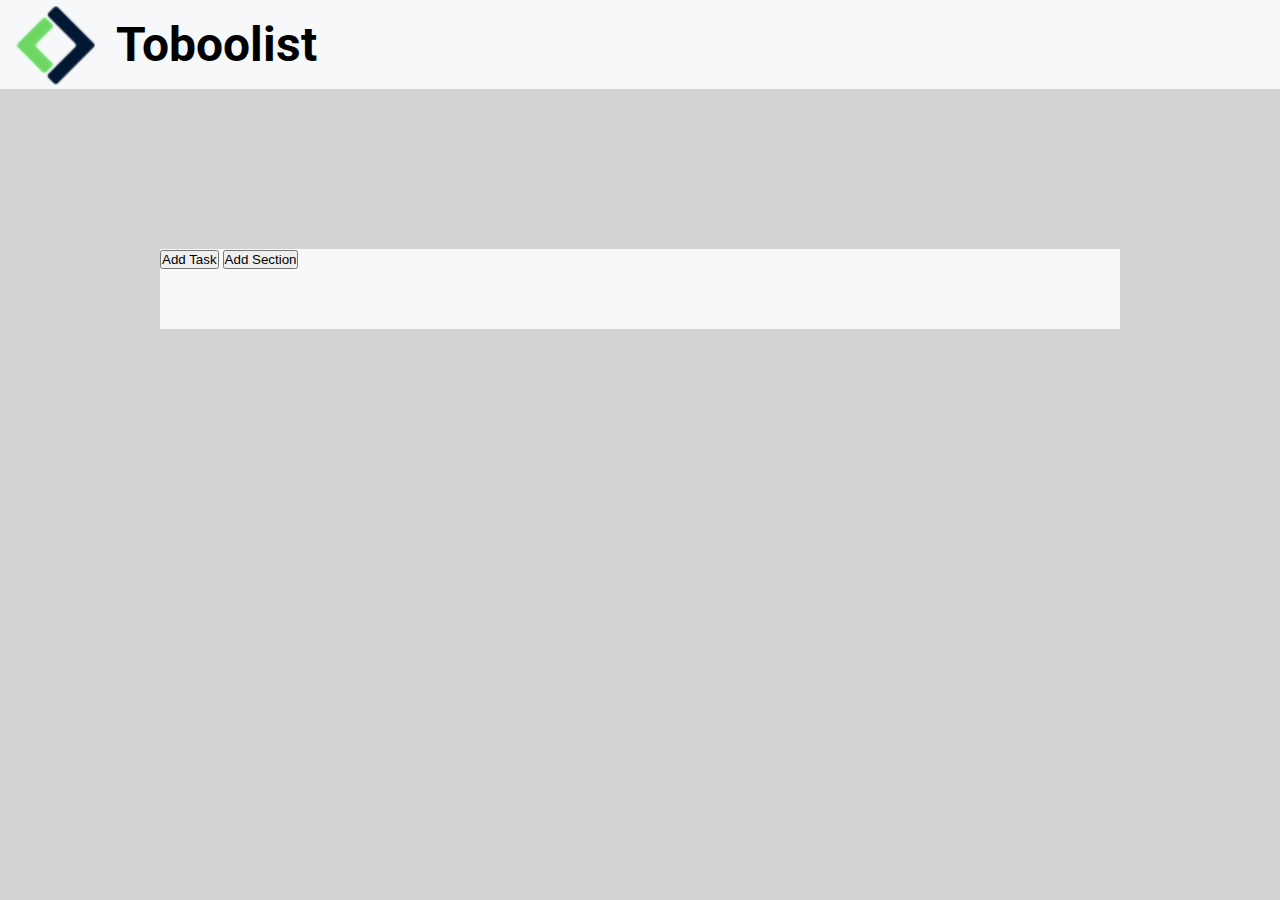
==== index.html @ 5148b21a "add taskbar section in main" ====
<!DOCTYPE html>
<html lang="en">
<head>
    <meta charset="UTF-8">
    <meta http-equiv="X-UA-Compatible" content="IE=edge">
    <meta name="viewport" content="width=device-width, initial-scale=1.0">
    <title>Toboolist</title>
    <link rel="stylesheet" href="css/style-sheet.css">
    <link href='https://fonts.googleapis.com/css?family=Roboto' rel='stylesheet'>
</head>

<body>
    <header>
        <img src="img/Logo.png" alt="Logo Boolean">
        <h1 id="main-title">Toboolist</h1>
    </header>

    <main>

        <section id="taskbar"> <!--barra Add Task Add Section-->
            <div>
                <button id="taskbutton">Add Task</button>
                <button id="sectionbutton">Add Section</button>

            </div>
            

        </section>




    </main>

    
</body>

</html>
---- css/style-sheet.css ----
/* RESET */

* {
    padding: 0;
    margin: 0;
    box-sizing: border-box;
}

/* questo è un commento */

body {
    background-color: lightgrey;
    font-family:'Roboto';
}

header {
    background-color: #F6F8F9;
}

header img {
    height: 5rem;
    margin-left: 1rem
}

header h1 {
    font-size: 3rem;
    font-weight: bold;
    display: inline-block;
    padding: 1rem;
    vertical-align: text-bottom;

}

main {
    margin: 10rem;
}

#taskbar {
    margin-top: 5rem;
    background-color: #F6F8F9;
    height: 5rem;
}

#taskbutton

#selectionbutton
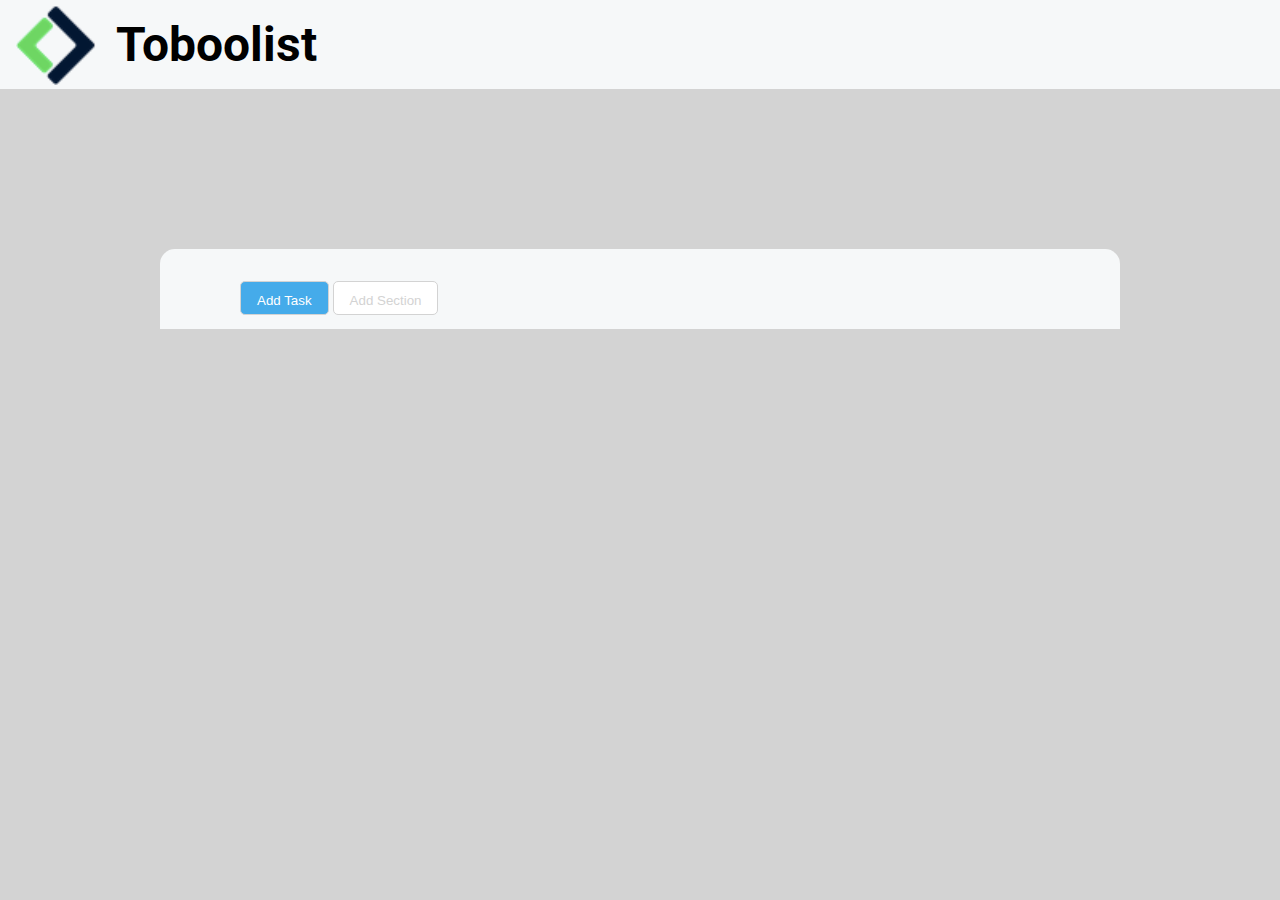
==== commit 3a30871b: "Add css improovment for taskbar section" ====
--- a/index.html
+++ b/index.html
@@ -18,12 +18,18 @@
     <main>
 
         <section id="taskbar"> <!--barra Add Task Add Section-->
-            <div>
+            <div class="pageset">
                 <button id="taskbutton">Add Task</button>
                 <button id="sectionbutton">Add Section</button>
 
             </div>
+        </section>
+
+        <section> <!--Task List-->
+
             
+
+
 
         </section>
 
--- a/css/style-sheet.css
+++ b/css/style-sheet.css
@@ -39,8 +39,29 @@
     margin-top: 5rem;
     background-color: #F6F8F9;
     height: 5rem;
+    border-radius: 15px 15px 0px 0px;
 }
 
-#taskbutton
+.pageset {
+    margin-left: 3rem;
+    vertical-align: middle;
+    padding: 2rem;
+}
 
-#selectionbutton+button {
+    border: 1px solid lightgray;
+    height: 2rem;
+    padding: 1rem;
+    border-radius: 5px 5px;
+    line-height: 50%;
+}
+
+#taskbutton {
+    background-color: #45abea;
+    color: white;
+}
+
+#sectionbutton {
+    background-color: white;
+    color: lightgray;
+}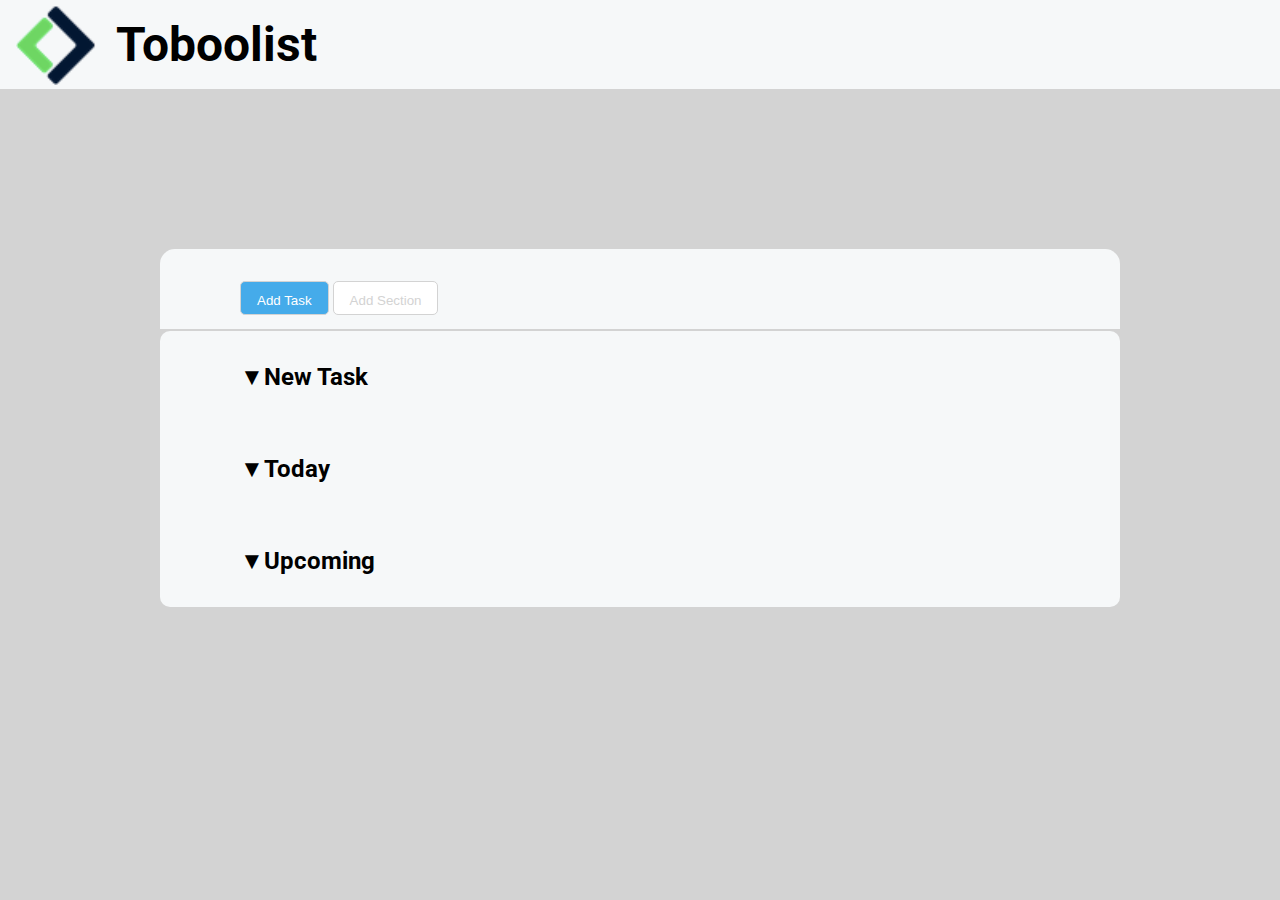
==== commit 02e42f31: "add task list section" ====
--- a/index.html
+++ b/index.html
@@ -25,9 +25,24 @@
             </div>
         </section>
 
-        <section> <!--Task List-->
+        <section id="tasks"> <!--Task List-->
 
-            
+            <div class="pageset"> <!-- New Tasks-->
+                <h2>&#9660;New Task</h2>
+
+            </div>
+
+            <div class="pageset"> <!-- Today Tasks-->
+                <h2>&#9660;Today</h2>
+
+            </div>
+
+            <div class="pageset"> <!-- Upcoming Tasks-->
+                <h2>&#9660;Upcoming</h2>
+
+            </div>
+
+
 
 
 
--- a/css/style-sheet.css
+++ b/css/style-sheet.css
@@ -35,11 +35,19 @@
     margin: 10rem;
 }
 
+section {
+    background-color: #F6F8F9;
+}
+
 #taskbar {
+    height: 5rem;
     margin-top: 5rem;
-    background-color: #F6F8F9;
-    height: 5rem;
+    margin-bottom: 0.1rem;
     border-radius: 15px 15px 0px 0px;
+}
+
+#tasks {
+    border-radius: 10px;
 }
 
 .pageset {
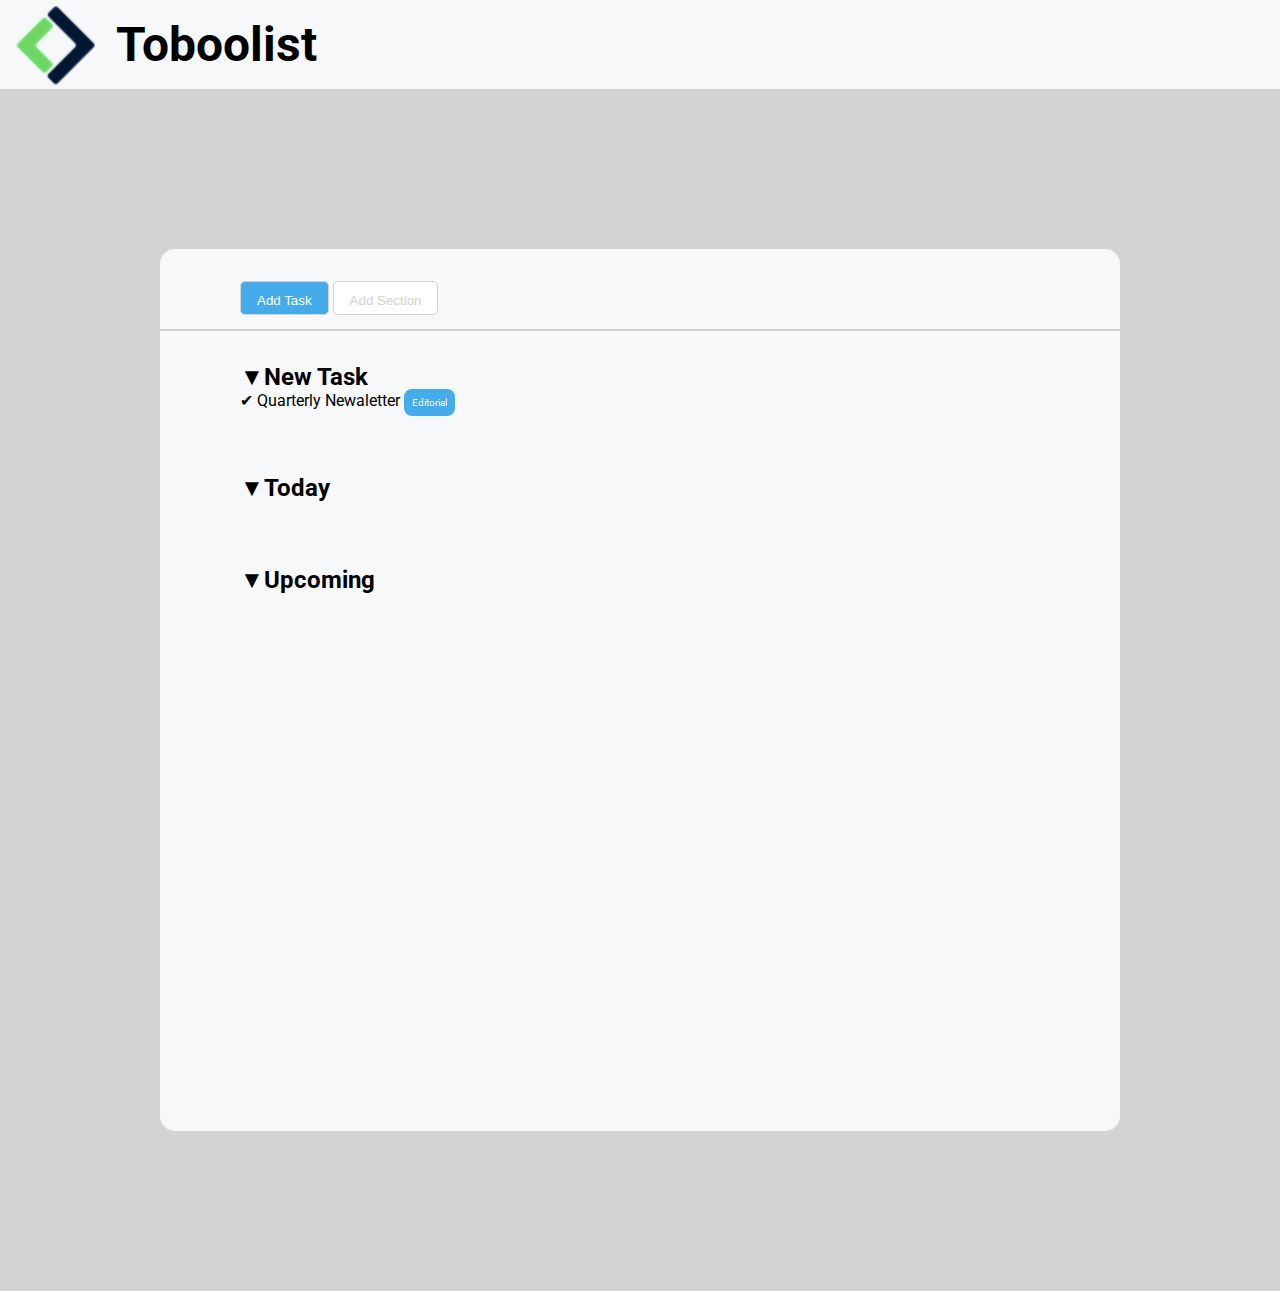
==== commit fcf57ae9: "add css color labels" ====
--- a/index.html
+++ b/index.html
@@ -29,6 +29,7 @@
 
             <div class="pageset"> <!-- New Tasks-->
                 <h2>&#9660;New Task</h2>
+                <p>	&#10004; Quarterly Newaletter <span class="labels bluelabel">Editorial</span></p>
 
             </div>
 
--- a/css/style-sheet.css
+++ b/css/style-sheet.css
@@ -47,7 +47,8 @@
 }
 
 #tasks {
-    border-radius: 10px;
+    height: 50rem;
+    border-radius: 0 0 15px 15px;
 }
 
 .pageset {
@@ -72,4 +73,16 @@
 #sectionbutton {
     background-color: white;
     color: lightgray;
+}
+
+.bluelabel {
+    background-color: #45abea;
+}
+
+.labels {
+    padding: 0.5rem;
+    border-radius: 0.5rem;
+    font-size: 0.6rem;
+    color: #F6F8F9;
+
 }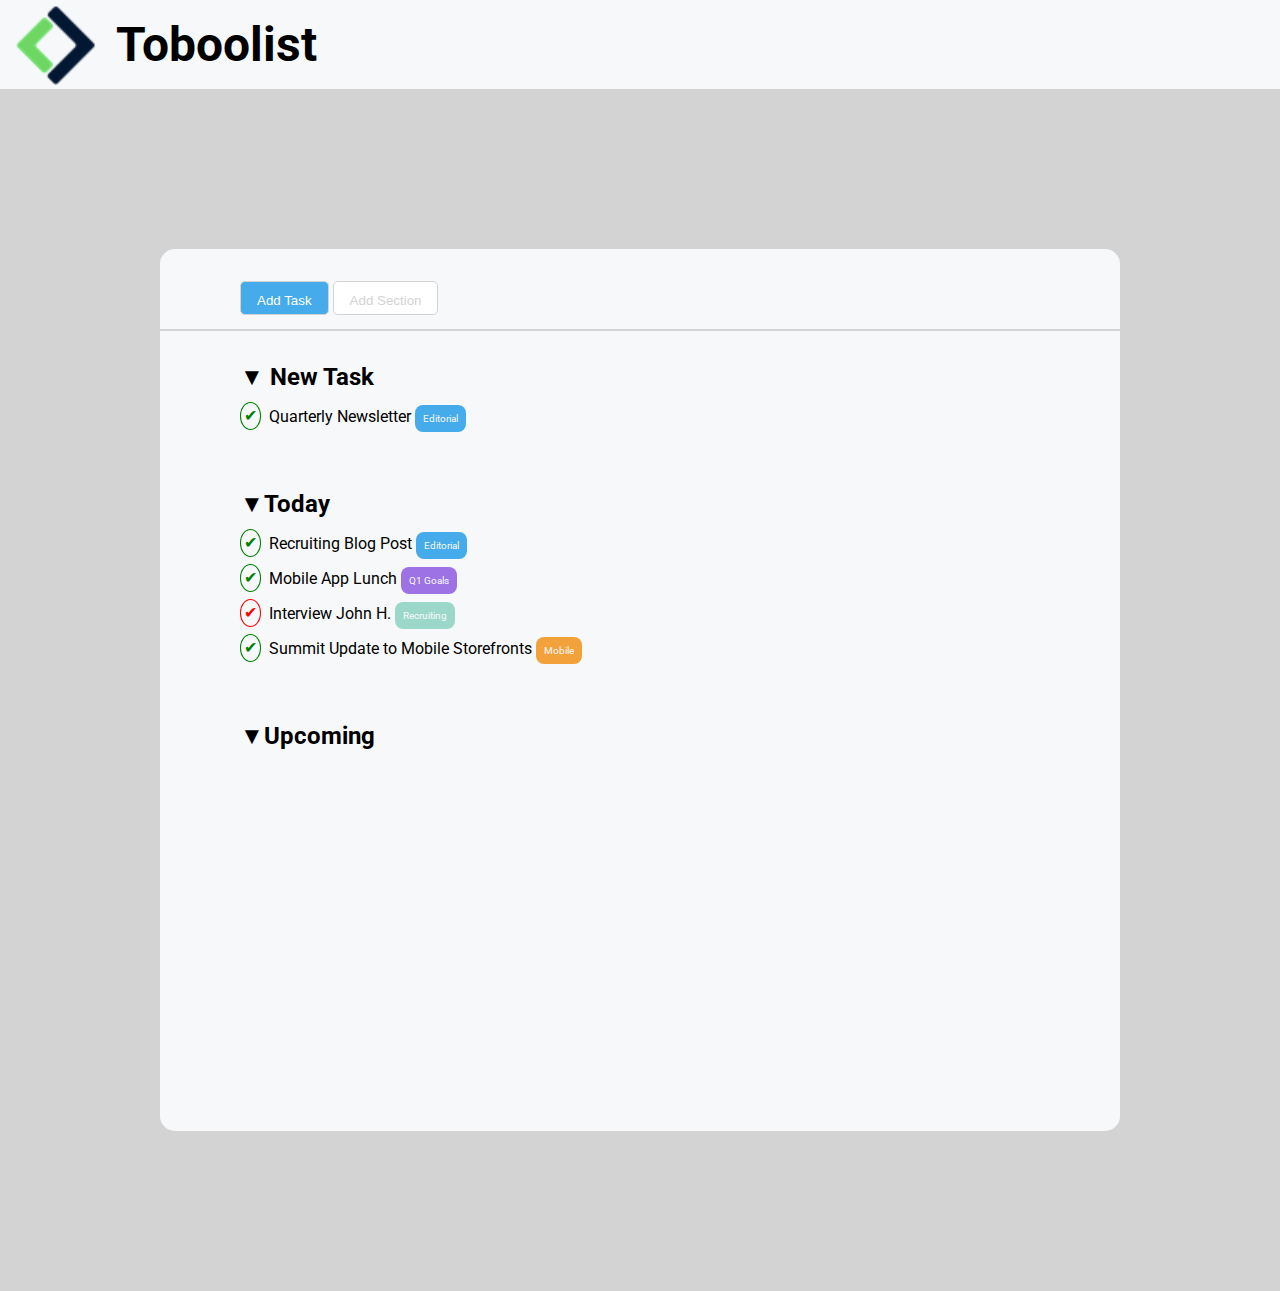
==== commit fc17a550: "set labels color and add today list" ====
--- a/index.html
+++ b/index.html
@@ -28,13 +28,19 @@
         <section id="tasks"> <!--Task List-->
 
             <div class="pageset"> <!-- New Tasks-->
-                <h2>&#9660;New Task</h2>
-                <p>	&#10004; Quarterly Newaletter <span class="labels bluelabel">Editorial</span></p>
+                <h2> &#9660; New Task</h2>
+                <p><span class="donesimbols">&#10004;</span>Quarterly Newsletter <span class="labels bluelabel">Editorial</span></p>
 
             </div>
 
             <div class="pageset"> <!-- Today Tasks-->
                 <h2>&#9660;Today</h2>
+                <p><span class="donesimbols">&#10004;</span>Recruiting Blog Post <span class="labels bluelabel">Editorial</span></p>
+                <p><span class="donesimbols">&#10004;</span>Mobile App Lunch <span class="labels purplelabel">Q1 Goals</span></p>
+                <p><span class="undonesimbols">&#10004;</span>Interview John H. <span class="labels greenlabel">Recruiting</span></p>
+                <p><span class="donesimbols">&#10004;</span>Summit Update to Mobile Storefronts <span class="labels orangelabel">Mobile</span></p>
+
+    
 
             </div>
 
--- a/css/style-sheet.css
+++ b/css/style-sheet.css
@@ -75,14 +75,58 @@
     color: lightgray;
 }
 
-.bluelabel {
-    background-color: #45abea;
-}
-
 .labels {
     padding: 0.5rem;
     border-radius: 0.5rem;
     font-size: 0.6rem;
     color: #F6F8F9;
 
-}+}
+
+.donesimbols {
+    background-color: #F6F8F9;
+    color: green;
+    font-size: 1rem;
+    padding: 0.2rem;
+    margin-right: 0.5rem;
+    border: 1px solid green;
+    border-radius: 50%;
+}
+
+.undonesimbols {
+    background-color: #F6F8F9;
+    color: red;
+    font-size: 1rem;
+    padding: 0.2rem;
+    margin-right: 0.5rem;
+    border: 1px solid red;
+    border-radius: 50%;
+}
+
+p {
+    margin-top: 1rem;
+}
+
+
+/* label colors */
+.bluelabel {
+    background-color: #45abea;
+}
+
+.purplelabel {
+    background-color: #9c72e4;
+}
+
+.greenlabel {
+    background-color: #9CD8C9;
+}
+.orangelabel {
+    background-color: #F3A13A;
+}
+.pinklabel {
+    background-color: #D863A1;
+}
+
+.lightgreenlabel {
+    background-color: #B9CF3E;
+}
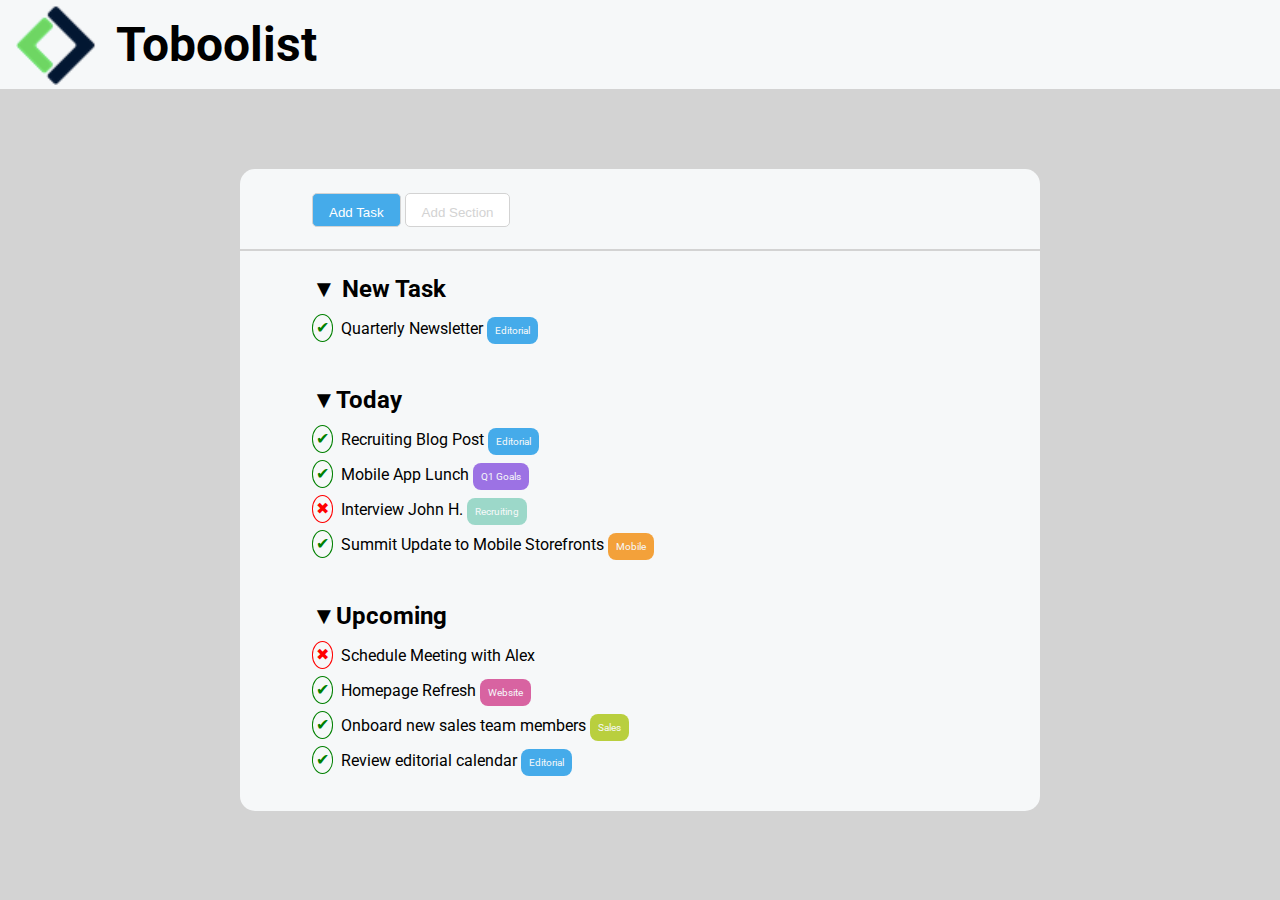
==== commit 1a1c248f: "add correct undone symbol and improove margins" ====
--- a/index.html
+++ b/index.html
@@ -37,7 +37,7 @@
                 <h2>&#9660;Today</h2>
                 <p><span class="donesimbols">&#10004;</span>Recruiting Blog Post <span class="labels bluelabel">Editorial</span></p>
                 <p><span class="donesimbols">&#10004;</span>Mobile App Lunch <span class="labels purplelabel">Q1 Goals</span></p>
-                <p><span class="undonesimbols">&#10004;</span>Interview John H. <span class="labels greenlabel">Recruiting</span></p>
+                <p><span class="undonesimbols">&#10006;</span>Interview John H. <span class="labels greenlabel">Recruiting</span></p>
                 <p><span class="donesimbols">&#10004;</span>Summit Update to Mobile Storefronts <span class="labels orangelabel">Mobile</span></p>
 
     
@@ -46,7 +46,10 @@
 
             <div class="pageset"> <!-- Upcoming Tasks-->
                 <h2>&#9660;Upcoming</h2>
-
+                <p><span class="undonesimbols">&#10006;</span>Schedule Meeting with Alex</p>
+                <p><span class="donesimbols">&#10004;</span>Homepage Refresh <span class="labels pinklabel">Website</span></p>
+                <p><span class="donesimbols">&#10004;</span>Onboard new sales team members <span class="labels lightgreenlabel">Sales</span></p>
+                <p><span class="donesimbols">&#10004;</span>Review editorial calendar <span class="labels bluelabel">Editorial</span></p>
             </div>
 
 
--- a/css/style-sheet.css
+++ b/css/style-sheet.css
@@ -32,7 +32,9 @@
 }
 
 main {
-    margin: 10rem;
+    margin-top: 2rem;
+    margin-left: 15rem;
+    margin-right: 15rem;
 }
 
 section {
@@ -47,14 +49,14 @@
 }
 
 #tasks {
-    height: 50rem;
+    height: 35rem;
     border-radius: 0 0 15px 15px;
 }
 
 .pageset {
     margin-left: 3rem;
     vertical-align: middle;
-    padding: 2rem;
+    padding: 1.5rem;
 }
 
 button {
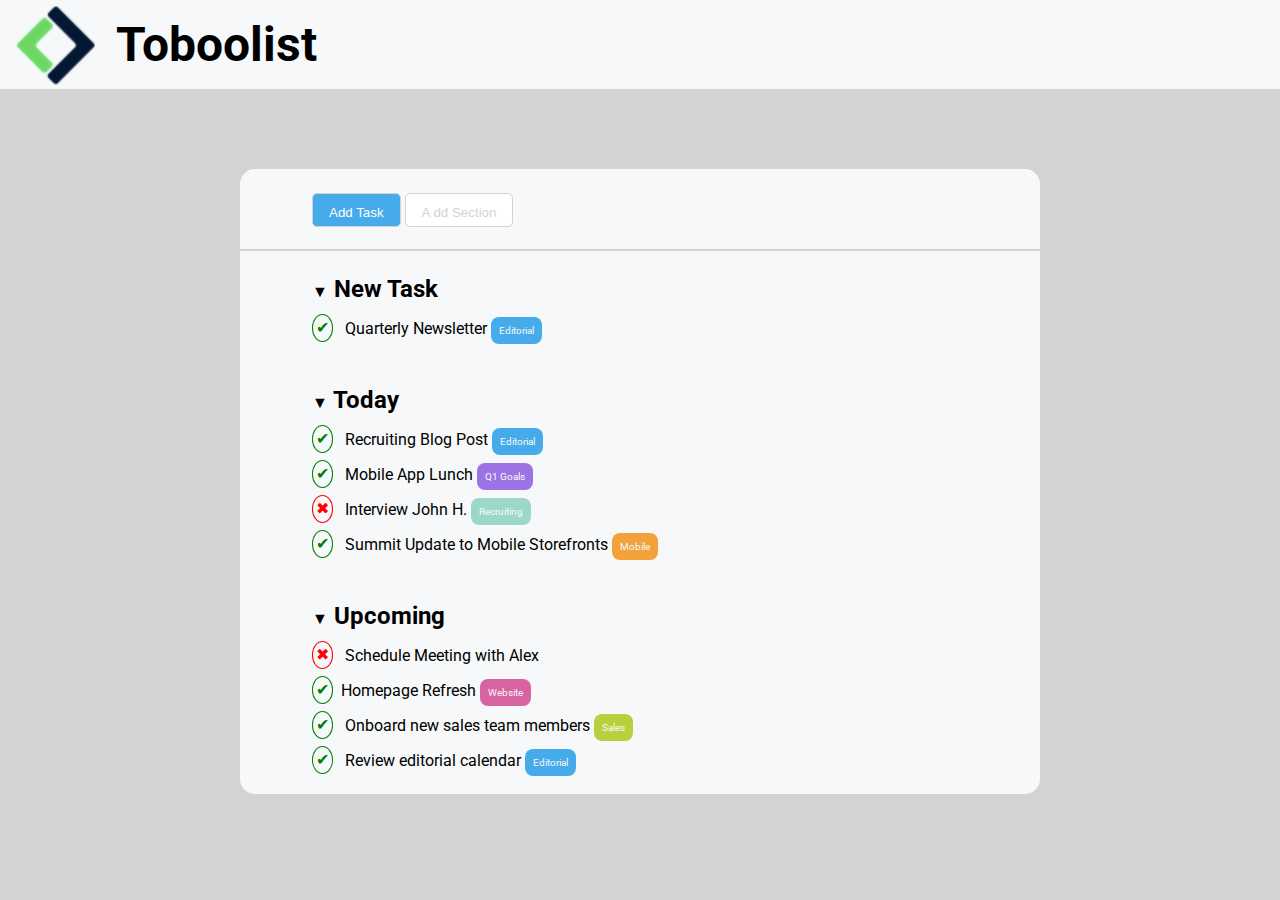
==== commit 999f90e4: "resize arrow symbol in task list" ====
--- a/index.html
+++ b/index.html
@@ -12,15 +12,15 @@
 <body>
     <header>
         <img src="img/Logo.png" alt="Logo Boolean">
-        <h1 id="main-title">Toboolist</h1>
+        <h1 id="main-title"> Toboolist</h1>
     </header>
 
     <main>
 
         <section id="taskbar"> <!--barra Add Task Add Section-->
             <div class="pageset">
-                <button id="taskbutton">Add Task</button>
-                <button id="sectionbutton">Add Section</button>
+                <button id="taskbutton"> Add Task</button>
+                <button id="sectionbutton"> A dd Section</button>
 
             </div>
         </section>
@@ -28,38 +28,30 @@
         <section id="tasks"> <!--Task List-->
 
             <div class="pageset"> <!-- New Tasks-->
-                <h2> &#9660; New Task</h2>
-                <p><span class="donesimbols">&#10004;</span>Quarterly Newsletter <span class="labels bluelabel">Editorial</span></p>
+                <h2><span class="arrowsymbol">&#9660;</span> New Task</h2>
+                <p><span class="symbols done">&#10004;</span> Quarterly Newsletter <span class="labels bluelabel">Editorial</span></p>
 
             </div>
 
             <div class="pageset"> <!-- Today Tasks-->
-                <h2>&#9660;Today</h2>
-                <p><span class="donesimbols">&#10004;</span>Recruiting Blog Post <span class="labels bluelabel">Editorial</span></p>
-                <p><span class="donesimbols">&#10004;</span>Mobile App Lunch <span class="labels purplelabel">Q1 Goals</span></p>
-                <p><span class="undonesimbols">&#10006;</span>Interview John H. <span class="labels greenlabel">Recruiting</span></p>
-                <p><span class="donesimbols">&#10004;</span>Summit Update to Mobile Storefronts <span class="labels orangelabel">Mobile</span></p>
+                <h2><span class="arrowsymbol">&#9660;</span> Today</h2>
+                <p><span class="symbols done">&#10004;</span> Recruiting Blog Post <span class="labels bluelabel">Editorial</span></p>
+                <p><span class="symbols done">&#10004;</span> Mobile App Lunch <span class="labels purplelabel">Q1 Goals</span></p>
+                <p><span class="symbols undone">&#10006;</span> Interview John H. <span class="labels greenlabel">Recruiting</span></p>
+                <p><span class="symbols done">&#10004;</span> Summit Update to Mobile Storefronts <span class="labels orangelabel">Mobile</span></p>
 
     
 
             </div>
 
             <div class="pageset"> <!-- Upcoming Tasks-->
-                <h2>&#9660;Upcoming</h2>
-                <p><span class="undonesimbols">&#10006;</span>Schedule Meeting with Alex</p>
-                <p><span class="donesimbols">&#10004;</span>Homepage Refresh <span class="labels pinklabel">Website</span></p>
-                <p><span class="donesimbols">&#10004;</span>Onboard new sales team members <span class="labels lightgreenlabel">Sales</span></p>
-                <p><span class="donesimbols">&#10004;</span>Review editorial calendar <span class="labels bluelabel">Editorial</span></p>
+                <h2><span class="arrowsymbol">&#9660;</span> Upcoming</h2>
+                <p><span class="symbols undone">&#10006;</span> Schedule Meeting with Alex</p>
+                <p><span class="symbols done">&#10004;</span >Homepage Refresh <span class="labels pinklabel">Website</span></p>
+                <p><span class="symbols done">&#10004;</span> Onboard new sales team members <span class="labels lightgreenlabel">Sales</span></p>
+                <p><span class="symbols done">&#10004;</span> Review editorial calendar <span class="labels bluelabel">Editorial</span></p>
             </div>
-
-
-
-
-
         </section>
-
-
-
 
     </main>
 
--- a/css/style-sheet.css
+++ b/css/style-sheet.css
@@ -6,7 +6,6 @@
     box-sizing: border-box;
 }
 
-/* questo è un commento */
 
 body {
     background-color: lightgrey;
@@ -28,7 +27,6 @@
     display: inline-block;
     padding: 1rem;
     vertical-align: text-bottom;
-
 }
 
 main {
@@ -49,7 +47,7 @@
 }
 
 #tasks {
-    height: 35rem;
+    height: 100%;
     border-radius: 0 0 15px 15px;
 }
 
@@ -85,29 +83,35 @@
 
 }
 
-.donesimbols {
-    background-color: #F6F8F9;
+p {
+    margin-top: 1rem;
+}
+
+
+/* Done-Undone Symbols */
+
+.done {
     color: green;
+    border: 1px solid green;
+}
+
+.undone {
+    color: red;
+    border: 1px solid red;
+}
+
+.symbols {
+    background-color: #F6F8F9;  
     font-size: 1rem;
     padding: 0.2rem;
     margin-right: 0.5rem;
-    border: 1px solid green;
     border-radius: 50%;
 }
 
-.undonesimbols {
-    background-color: #F6F8F9;
-    color: red;
+.arrowsymbol {
     font-size: 1rem;
-    padding: 0.2rem;
-    margin-right: 0.5rem;
-    border: 1px solid red;
-    border-radius: 50%;
 }
 
-p {
-    margin-top: 1rem;
-}
 
 
 /* label colors */
